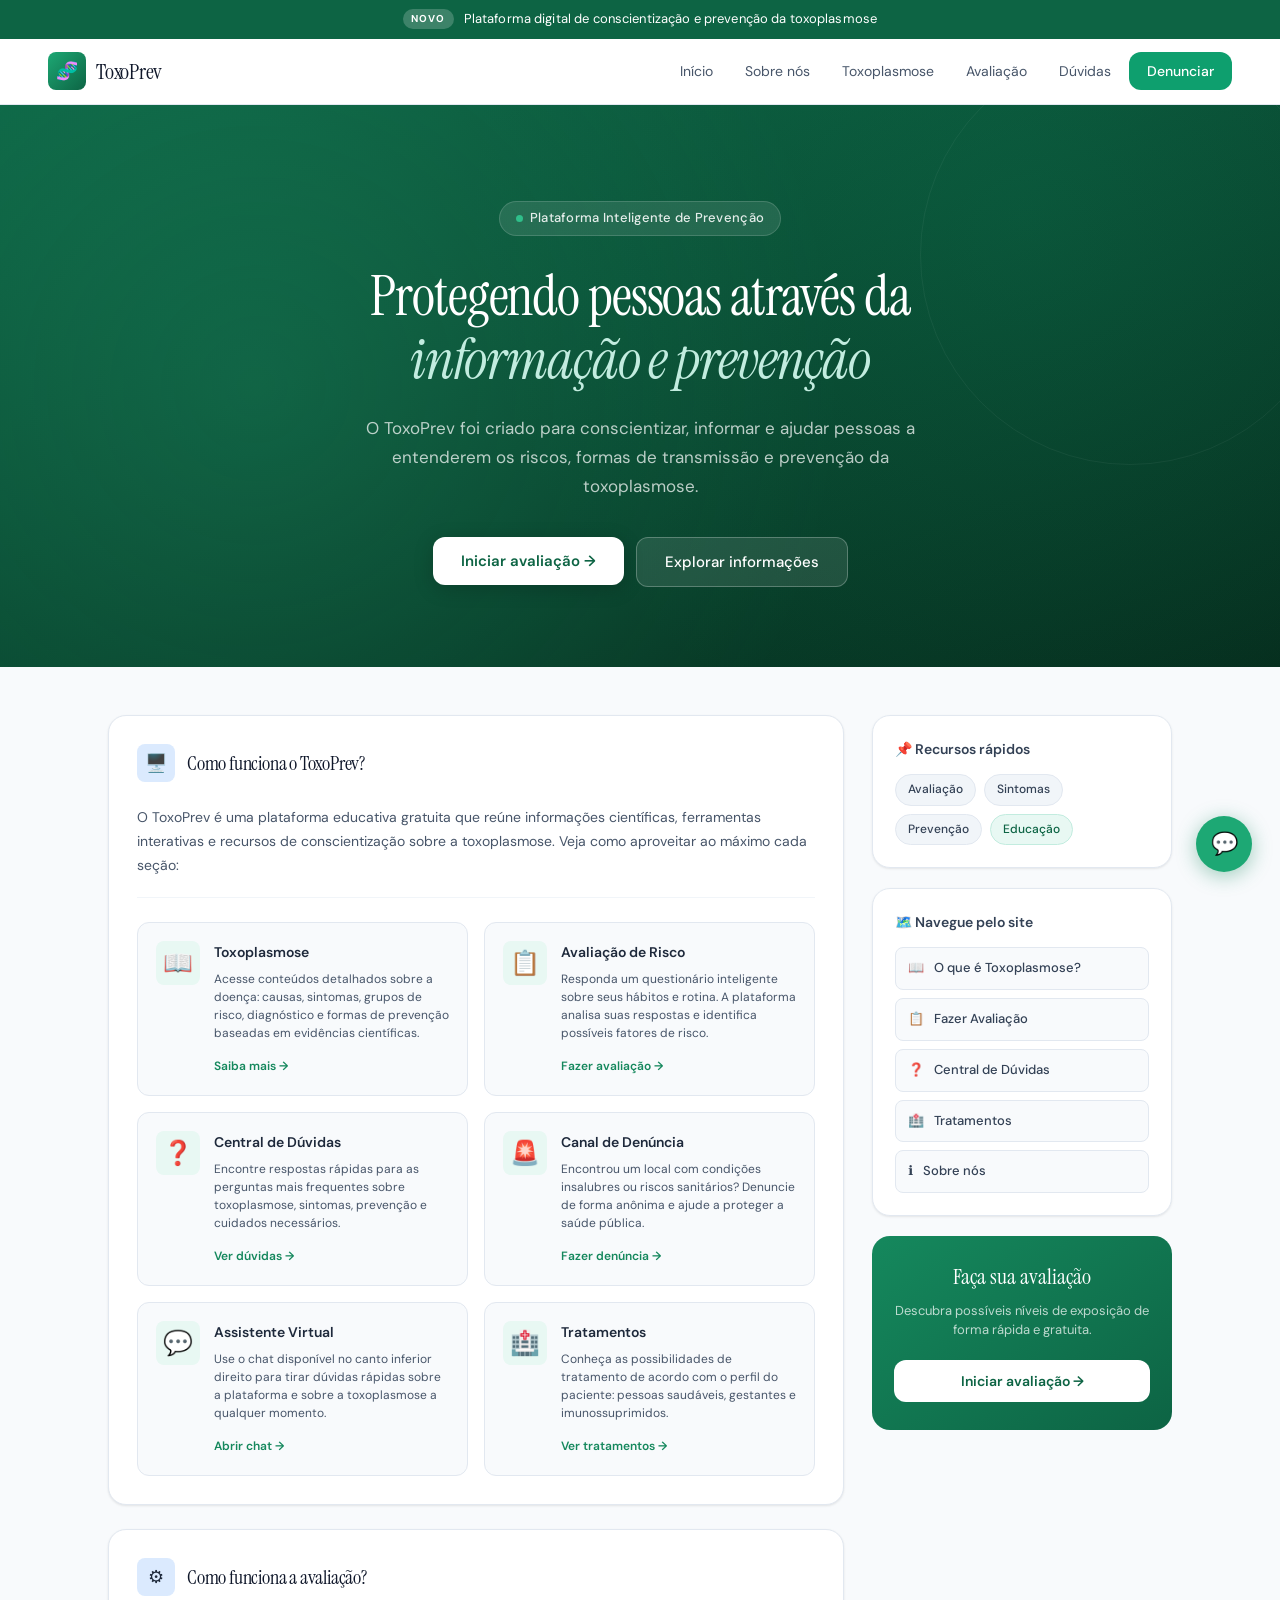
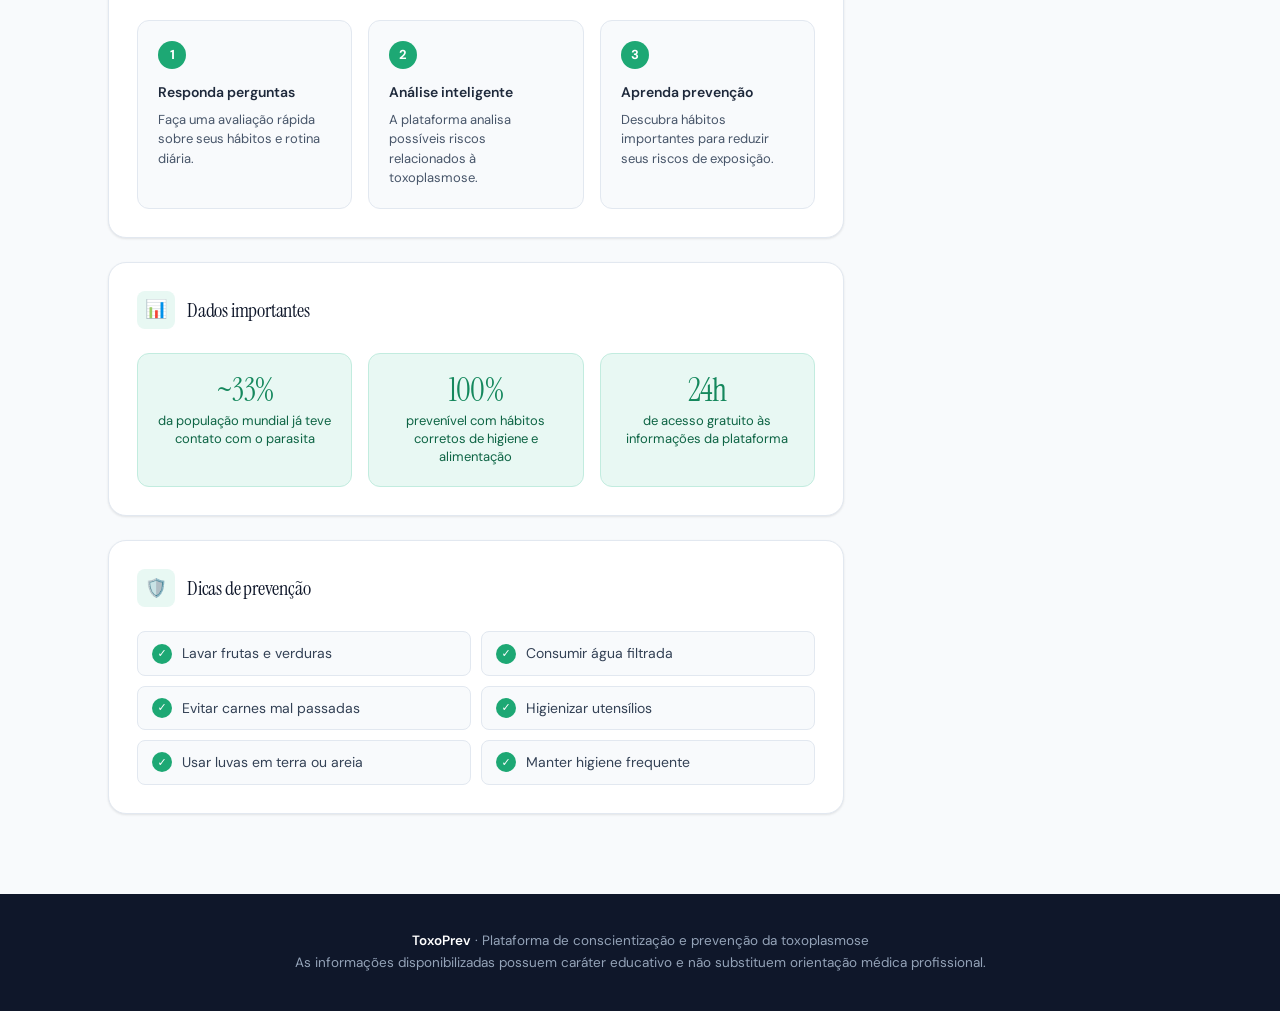
==== index.html @ 3f2ff9aa "Add files via upload" ====
<!DOCTYPE html>
<html lang="pt-BR">
<head>
  <meta charset="UTF-8">
  <meta name="viewport" content="width=device-width, initial-scale=1.0">
  <title>ToxoPrev — Plataforma de Prevenção</title>
  <link rel="icon" type="image/png" href="favicon2 (2).png">
  <link rel="stylesheet" href="inicio.css">
  <link rel="stylesheet" href="https://fonts.googleapis.com/css2?family=Instrument+Serif:ital@0;1&family=DM+Sans:ital,wght@0,300;0,400;0,500;0,700;1,400&display=swap">
</head>
<body>

<!-- TOP BAR -->
<div class="top-bar">
  <span>NOVO</span>
  Plataforma digital de conscientização e prevenção da toxoplasmose
</div>

<!-- HEADER -->
<header>
  <div class="logo">
    <div class="logo-icon">🧬</div>
    <h1>ToxoPrev</h1>
  </div>
  <nav>
    <a href="index.html">Início</a>
    <a href="sobre.html">Sobre nós</a>
    <a href="toxoplasmose.html">Toxoplasmose</a>
    <a href="entrevista.html">Avaliação</a>
    <a href="duvida.html">Dúvidas</a>
    <a href="denuncia.html" class="nav-cta">Denunciar</a>
  </nav>
</header>

<!-- HERO -->
<section class="hero">
  <div class="hero-content">
    <div class="hero-badge">Plataforma Inteligente de Prevenção</div>
    <h2>
      Protegendo pessoas através da<br>
      <em>informação e prevenção</em>
    </h2>
    <p>
      O ToxoPrev foi criado para conscientizar, informar e ajudar pessoas
      a entenderem os riscos, formas de transmissão e prevenção da toxoplasmose.
    </p>
    <div class="hero-buttons">
      <a href="entrevista.html">
        <button class="primary-btn">Iniciar avaliação →</button>
      </a>
      <a href="toxoplasmose.html">
        <button class="secondary-btn">Explorar informações</button>
      </a>
    </div>
  </div>
</section>

<!-- MAIN -->
<main class="container">

  <section class="main-content">

    <!-- COMO FUNCIONA O SITE -->
    <div class="card">
      <div class="card-header">
        <div class="card-icon blue">🖥️</div>
        <h3>Como funciona o ToxoPrev?</h3>
      </div>
      <p class="site-intro">
        O ToxoPrev é uma plataforma educativa gratuita que reúne informações científicas,
        ferramentas interativas e recursos de conscientização sobre a toxoplasmose.
        Veja como aproveitar ao máximo cada seção:
      </p>
      <div class="site-features">

        <div class="feature-item">
          <div class="feature-icon">📖</div>
          <div class="feature-text">
            <h4>Toxoplasmose</h4>
            <p>Acesse conteúdos detalhados sobre a doença: causas, sintomas, grupos de risco, diagnóstico e formas de prevenção baseadas em evidências científicas.</p>
            <a href="toxoplasmose.html" class="feature-link">Saiba mais →</a>
          </div>
        </div>

        <div class="feature-item">
          <div class="feature-icon">📋</div>
          <div class="feature-text">
            <h4>Avaliação de Risco</h4>
            <p>Responda um questionário inteligente sobre seus hábitos e rotina. A plataforma analisa suas respostas e identifica possíveis fatores de risco.</p>
            <a href="entrevista.html" class="feature-link">Fazer avaliação →</a>
          </div>
        </div>

        <div class="feature-item">
          <div class="feature-icon">❓</div>
          <div class="feature-text">
            <h4>Central de Dúvidas</h4>
            <p>Encontre respostas rápidas para as perguntas mais frequentes sobre toxoplasmose, sintomas, prevenção e cuidados necessários.</p>
            <a href="duvida.html" class="feature-link">Ver dúvidas →</a>
          </div>
        </div>

        <div class="feature-item">
          <div class="feature-icon">🚨</div>
          <div class="feature-text">
            <h4>Canal de Denúncia</h4>
            <p>Encontrou um local com condições insalubres ou riscos sanitários? Denuncie de forma anônima e ajude a proteger a saúde pública.</p>
            <a href="denuncia.html" class="feature-link">Fazer denúncia →</a>
          </div>
        </div>

        <div class="feature-item">
          <div class="feature-icon">💬</div>
          <div class="feature-text">
            <h4>Assistente Virtual</h4>
            <p>Use o chat disponível no canto inferior direito para tirar dúvidas rápidas sobre a plataforma e sobre a toxoplasmose a qualquer momento.</p>
            <a href="#" class="feature-link" onclick="document.getElementById('chat-window').classList.add('active'); return false;">Abrir chat →</a>
          </div>
        </div>

        <div class="feature-item">
          <div class="feature-icon">🏥</div>
          <div class="feature-text">
            <h4>Tratamentos</h4>
            <p>Conheça as possibilidades de tratamento de acordo com o perfil do paciente: pessoas saudáveis, gestantes e imunossuprimidos.</p>
            <a href="tratamento.html" class="feature-link">Ver tratamentos →</a>
          </div>
        </div>

      </div>
    </div>

    <!-- COMO FUNCIONA (AVALIAÇÃO) -->
    <div class="card">
      <div class="card-header">
        <div class="card-icon blue">⚙️</div>
        <h3>Como funciona a avaliação?</h3>
      </div>
      <div class="cards-grid">
        <div class="mini-card">
          <div class="number">1</div>
          <h4>Responda perguntas</h4>
          <p>Faça uma avaliação rápida sobre seus hábitos e rotina diária.</p>
        </div>
        <div class="mini-card">
          <div class="number">2</div>
          <h4>Análise inteligente</h4>
          <p>A plataforma analisa possíveis riscos relacionados à toxoplasmose.</p>
        </div>
        <div class="mini-card">
          <div class="number">3</div>
          <h4>Aprenda prevenção</h4>
          <p>Descubra hábitos importantes para reduzir seus riscos de exposição.</p>
        </div>
      </div>
    </div>

    <!-- DADOS IMPORTANTES -->
    <div class="card">
      <div class="card-header">
        <div class="card-icon teal">📊</div>
        <h3>Dados importantes</h3>
      </div>
      <div class="stats-grid">
        <div class="stat-card">
          <h4>~33%</h4>
          <p>da população mundial já teve contato com o parasita</p>
        </div>
        <div class="stat-card">
          <h4>100%</h4>
          <p>prevenível com hábitos corretos de higiene e alimentação</p>
        </div>
        <div class="stat-card">
          <h4>24h</h4>
          <p>de acesso gratuito às informações da plataforma</p>
        </div>
      </div>
    </div>

    <!-- PREVENÇÃO -->
    <div class="card">
      <div class="card-header">
        <div class="card-icon teal">🛡️</div>
        <h3>Dicas de prevenção</h3>
      </div>
      <ul class="prevention-list">
        <li>Lavar frutas e verduras</li>
        <li>Consumir água filtrada</li>
        <li>Evitar carnes mal passadas</li>
        <li>Higienizar utensílios</li>
        <li>Usar luvas em terra ou areia</li>
        <li>Manter higiene frequente</li>
      </ul>
    </div>

  </section>

  <!-- SIDEBAR -->
  <aside class="sidebar">

    <div class="side-card">
      <h4>📌 Recursos rápidos</h4>
      <div class="tags">
        <span class="tag">Avaliação</span>
        <span class="tag">Sintomas</span>
        <span class="tag">Prevenção</span>
        <span class="tag green">Educação</span>
      </div>
    </div>

    <div class="side-card">
      <h4>🗺️ Navegue pelo site</h4>
      <div class="nav-links-side">
        <a href="toxoplasmose.html" class="nav-side-item">
          <span>📖</span> O que é Toxoplasmose?
        </a>
        <a href="entrevista.html" class="nav-side-item">
          <span>📋</span> Fazer Avaliação
        </a>
        <a href="duvida.html" class="nav-side-item">
          <span>❓</span> Central de Dúvidas
        </a>
        <a href="tratamento.html" class="nav-side-item">
          <span>🏥</span> Tratamentos
        </a>
        <a href="sobre.html" class="nav-side-item">
          <span>ℹ️</span> Sobre nós
        </a>
      </div>
    </div>

    <div class="cta-card">
      <h3>Faça sua avaliação</h3>
      <p>Descubra possíveis níveis de exposição de forma rápida e gratuita.</p>
      <a href="entrevista.html">
        <button>Iniciar avaliação →</button>
      </a>
    </div>

  </aside>

</main>

<!-- CHAT WIDGET -->
<div id="chat-wrapper">
  <div id="chat-window">
    <div class="chat-header">
      <span>💬 Iasmim Martins ToxoPrev</span>
      <button id="close-chat" aria-label="Fechar chat">✕</button>
    </div>
    <div id="chat-messages">
      <div class="message bot">
        Olá! Sou o assistente do ToxoPrev. Como posso ajudar você hoje?
      </div>
    </div>
    <div class="chat-input">
      <input type="text" id="chat-input-field" placeholder="Digite sua dúvida..." aria-label="Mensagem">
      <button id="send-btn">Enviar</button>
    </div>
  </div>
  <button id="chat-toggle" aria-label="Abrir chat">💬</button>
</div>

<!-- FOOTER -->
<footer>
  <p><strong>ToxoPrev</strong> · Plataforma de conscientização e prevenção da toxoplasmose</p>
  <p>As informações disponibilizadas possuem caráter educativo e não substituem orientação médica profissional.</p>
</footer>

<script>
  const chatToggle = document.getElementById('chat-toggle');
  const chatWindow = document.getElementById('chat-window');
  const closeChat  = document.getElementById('close-chat');
  const sendBtn    = document.getElementById('send-btn');
  const inputField = document.getElementById('chat-input-field');
  const messages   = document.getElementById('chat-messages');

  chatToggle.onclick = () => chatWindow.classList.toggle('active');
  closeChat.onclick  = () => chatWindow.classList.remove('active');

  function sendMessage() {
    const text = inputField.value.trim();
    if (!text) return;

    const userMsg = document.createElement('div');
    userMsg.className = 'message user';
    userMsg.textContent = text;
    messages.appendChild(userMsg);
    inputField.value = '';
    messages.scrollTop = messages.scrollHeight;

    setTimeout(() => {
      const botMsg = document.createElement('div');
      botMsg.className = 'message bot';
      botMsg.textContent = 'Obrigado pela sua pergunta! Para dúvidas detalhadas, acesse a seção "Dúvidas" ou inicie sua avaliação.';
      messages.appendChild(botMsg);
      messages.scrollTop = messages.scrollHeight;
    }, 900);
  }

  sendBtn.onclick = sendMessage;
  inputField.addEventListener('keydown', e => { if (e.key === 'Enter') sendMessage(); });
</script>

</body>
</html>
---- inicio.css ----
/* ===== RESET & BASE ===== */
*, *::before, *::after {
  box-sizing: border-box;
  margin: 0;
  padding: 0;
}

:root {
  --teal-50: #e8f8f3;
  --teal-100: #c2ecdf;
  --teal-400: #2fbf8a;
  --teal-500: #1da874;
  --teal-600: #15885d;
  --teal-700: #0d6444;
  --teal-900: #062e1e;

  --slate-50: #f8fafc;
  --slate-100: #f1f5f9;
  --slate-200: #e2e8f0;
  --slate-400: #94a3b8;
  --slate-600: #475569;
  --slate-700: #334155;
  --slate-800: #1e293b;
  --slate-900: #0f172a;

  --accent: #0e9f6e;
  --accent-light: #d1fae5;
  --accent-dark: #065f46;

  --font-display: 'Instrument Serif', Georgia, serif;
  --font-body: 'DM Sans', system-ui, sans-serif;

  --radius-sm: 8px;
  --radius-md: 12px;
  --radius-lg: 18px;
  --radius-xl: 24px;

  --shadow-sm: 0 1px 3px rgba(0,0,0,0.06), 0 1px 2px rgba(0,0,0,0.04);
  --shadow-md: 0 4px 16px rgba(0,0,0,0.07), 0 2px 6px rgba(0,0,0,0.04);
  --shadow-lg: 0 12px 40px rgba(0,0,0,0.10), 0 4px 12px rgba(0,0,0,0.05);
}

html { scroll-behavior: smooth; }

body {
  font-family: var(--font-body);
  background: var(--slate-50);
  color: var(--slate-800);
  font-size: 16px;
  line-height: 1.6;
  -webkit-font-smoothing: antialiased;
}

a { text-decoration: none; color: inherit; }

/* ===== TOP BAR ===== */
.top-bar {
  background: var(--teal-700);
  color: #fff;
  text-align: center;
  padding: 9px 20px;
  font-size: 13px;
  letter-spacing: 0.01em;
  font-weight: 400;
  display: flex;
  align-items: center;
  justify-content: center;
  gap: 10px;
}

.top-bar span {
  background: rgba(255,255,255,0.2);
  color: #fff;
  font-size: 10px;
  font-weight: 700;
  letter-spacing: 0.12em;
  padding: 2px 8px;
  border-radius: 20px;
  text-transform: uppercase;
}

/* ===== HEADER ===== */
header {
  position: sticky;
  top: 0;
  z-index: 100;
  background: rgba(255,255,255,0.92);
  backdrop-filter: blur(14px);
  -webkit-backdrop-filter: blur(14px);
  border-bottom: 1px solid var(--slate-200);
  padding: 0 48px;
  display: flex;
  align-items: center;
  justify-content: space-between;
  height: 66px;
}

.logo {
  display: flex;
  align-items: center;
  gap: 10px;
}

.logo-icon {
  width: 38px;
  height: 38px;
  background: linear-gradient(135deg, var(--teal-500), var(--teal-700));
  border-radius: var(--radius-sm);
  display: flex;
  align-items: center;
  justify-content: center;
  font-size: 18px;
}

.logo h1 {
  font-family: var(--font-display);
  font-size: 22px;
  font-weight: 400;
  color: var(--slate-900);
  letter-spacing: -0.01em;
}

nav {
  display: flex;
  align-items: center;
  gap: 4px;
}

nav a {
  font-size: 14px;
  font-weight: 400;
  color: var(--slate-600);
  padding: 7px 14px;
  border-radius: var(--radius-sm);
  transition: background 0.18s, color 0.18s;
}

nav a:hover {
  background: var(--slate-100);
  color: var(--slate-900);
}

nav a.nav-cta {
  background: var(--accent);
  color: #fff;
  font-weight: 500;
  padding: 8px 18px;
  border-radius: var(--radius-md);
  transition: background 0.18s, transform 0.12s;
}

nav a.nav-cta:hover {
  background: var(--teal-600);
  transform: translateY(-1px);
}

/* ===== HERO ===== */
.hero {
  background: linear-gradient(160deg, var(--teal-700) 0%, var(--teal-900) 100%);
  padding: 96px 48px 80px;
  position: relative;
  overflow: hidden;
}

.hero::before {
  content: '';
  position: absolute;
  inset: 0;
  background-image:
    radial-gradient(circle at 20% 50%, rgba(47,191,138,0.18) 0%, transparent 55%),
    radial-gradient(circle at 80% 20%, rgba(14,159,110,0.14) 0%, transparent 50%);
}

.hero::after {
  content: '';
  position: absolute;
  top: -60px; right: -60px;
  width: 420px; height: 420px;
  border-radius: 50%;
  border: 1px solid rgba(255,255,255,0.05);
}

.hero-content {
  position: relative;
  max-width: 760px;
  margin: 0 auto;
  text-align: center;
}

.hero-badge {
  display: inline-flex;
  align-items: center;
  gap: 7px;
  background: rgba(255,255,255,0.1);
  border: 1px solid rgba(255,255,255,0.15);
  color: rgba(255,255,255,0.88);
  font-size: 13px;
  font-weight: 500;
  padding: 6px 16px;
  border-radius: 20px;
  margin-bottom: 28px;
  letter-spacing: 0.02em;
}

.hero-badge::before {
  content: '';
  display: inline-block;
  width: 7px; height: 7px;
  background: var(--teal-400);
  border-radius: 50%;
  animation: pulse-dot 2s ease-in-out infinite;
}

@keyframes pulse-dot {
  0%, 100% { opacity: 1; transform: scale(1); }
  50% { opacity: 0.5; transform: scale(0.75); }
}

.hero h2 {
  font-family: var(--font-display);
  font-size: clamp(36px, 5vw, 56px);
  font-weight: 400;
  color: #fff;
  line-height: 1.15;
  letter-spacing: -0.02em;
  margin-bottom: 22px;
}

.hero h2 em {
  font-style: italic;
  color: var(--teal-100);
}

.hero p {
  font-size: 17px;
  color: rgba(255,255,255,0.72);
  max-width: 560px;
  margin: 0 auto 36px;
  line-height: 1.7;
}

.hero-buttons {
  display: flex;
  gap: 12px;
  justify-content: center;
  flex-wrap: wrap;
}

.primary-btn {
  background: #fff;
  color: var(--teal-700);
  border: none;
  padding: 14px 28px;
  border-radius: var(--radius-md);
  font-family: var(--font-body);
  font-size: 15px;
  font-weight: 600;
  cursor: pointer;
  transition: transform 0.15s, box-shadow 0.15s;
  box-shadow: 0 4px 20px rgba(0,0,0,0.18);
}

.primary-btn:hover {
  transform: translateY(-2px);
  box-shadow: 0 8px 28px rgba(0,0,0,0.22);
}

.secondary-btn {
  background: rgba(255,255,255,0.1);
  color: #fff;
  border: 1px solid rgba(255,255,255,0.25);
  padding: 14px 28px;
  border-radius: var(--radius-md);
  font-family: var(--font-body);
  font-size: 15px;
  font-weight: 500;
  cursor: pointer;
  transition: background 0.15s, transform 0.15s;
}

.secondary-btn:hover {
  background: rgba(255,255,255,0.18);
  transform: translateY(-2px);
}

/* ===== SEARCH ===== */
.search-wrapper {
  background: var(--teal-900);
  padding: 0 48px 36px;
  display: flex;
  justify-content: center;
}

.search-bar {
  display: flex;
  align-items: center;
  gap: 12px;
  background: rgba(255,255,255,0.06);
  border: 1px solid rgba(255,255,255,0.12);
  border-radius: var(--radius-lg);
  padding: 13px 20px;
  max-width: 680px;
  width: 100%;
  transition: border-color 0.2s, background 0.2s;
  cursor: text;
}

.search-bar:hover {
  background: rgba(255,255,255,0.09);
  border-color: rgba(255,255,255,0.2);
}

.search-bar span { font-size: 18px; opacity: 0.6; }

.search-bar input {
  flex: 1;
  background: none;
  border: none;
  outline: none;
  font-family: var(--font-body);
  font-size: 14px;
  color: rgba(255,255,255,0.6);
  cursor: text;
}

.search-domain {
  font-size: 12px;
  color: rgba(255,255,255,0.3);
  font-weight: 500;
  letter-spacing: 0.02em;
  white-space: nowrap;
}

/* ===== MAIN LAYOUT ===== */
.container {
  max-width: 1160px;
  margin: 0 auto;
  padding: 48px 48px 80px;
  display: grid;
  grid-template-columns: 1fr 300px;
  gap: 28px;
  align-items: start;
}

/* ===== CARDS ===== */
.card {
  background: #fff;
  border: 1px solid var(--slate-200);
  border-radius: var(--radius-lg);
  padding: 28px;
  margin-bottom: 24px;
  box-shadow: var(--shadow-sm);
  transition: box-shadow 0.2s;
}

.card:hover { box-shadow: var(--shadow-md); }
.card:last-child { margin-bottom: 0; }

.card-header {
  display: flex;
  align-items: center;
  gap: 12px;
  margin-bottom: 24px;
}

.card-header h3 {
  font-family: var(--font-display);
  font-size: 20px;
  font-weight: 400;
  color: var(--slate-900);
  letter-spacing: -0.01em;
}

.card-icon {
  width: 38px;
  height: 38px;
  border-radius: var(--radius-sm);
  display: flex;
  align-items: center;
  justify-content: center;
  font-size: 18px;
  flex-shrink: 0;
}

.card-icon.blue { background: #dbeafe; }
.card-icon.teal { background: var(--teal-50); }

/* ===== SITE FEATURES (Como funciona o site) ===== */
.site-intro {
  font-size: 14px;
  color: var(--slate-600);
  line-height: 1.7;
  margin-bottom: 24px;
  padding-bottom: 20px;
  border-bottom: 1px solid var(--slate-100);
}

.site-features {
  display: grid;
  grid-template-columns: 1fr 1fr;
  gap: 16px;
}

.feature-item {
  display: flex;
  align-items: flex-start;
  gap: 14px;
  padding: 18px;
  background: var(--slate-50);
  border: 1px solid var(--slate-200);
  border-radius: var(--radius-md);
  position: relative;
  overflow: hidden;
  transition: border-color 0.2s, transform 0.2s, box-shadow 0.2s;
}

.feature-item::before {
  content: '';
  position: absolute;
  top: 0; left: 0; right: 0;
  height: 3px;
  background: linear-gradient(90deg, var(--teal-400), var(--teal-600));
  opacity: 0;
  transition: opacity 0.2s;
}

.feature-item:hover {
  border-color: var(--teal-400);
  transform: translateY(-2px);
  box-shadow: var(--shadow-md);
}

.feature-item:hover::before { opacity: 1; }

.feature-icon {
  font-size: 24px;
  flex-shrink: 0;
  width: 44px;
  height: 44px;
  background: var(--teal-50);
  border-radius: var(--radius-sm);
  display: flex;
  align-items: center;
  justify-content: center;
}

.feature-text h4 {
  font-size: 14px;
  font-weight: 600;
  color: var(--slate-800);
  margin-bottom: 6px;
}

.feature-text p {
  font-size: 12px;
  color: var(--slate-600);
  line-height: 1.5;
  margin-bottom: 10px;
}

.feature-link {
  font-size: 12px;
  font-weight: 600;
  color: var(--teal-600);
  transition: color 0.15s;
}

.feature-link:hover { color: var(--teal-500); }

/* ===== MINI CARDS ===== */
.cards-grid {
  display: grid;
  grid-template-columns: repeat(3, 1fr);
  gap: 16px;
}

.mini-card {
  background: var(--slate-50);
  border: 1px solid var(--slate-200);
  border-radius: var(--radius-md);
  padding: 20px;
  position: relative;
  overflow: hidden;
  transition: border-color 0.2s, transform 0.2s;
}

.mini-card::before {
  content: '';
  position: absolute;
  top: 0; left: 0; right: 0;
  height: 3px;
  background: linear-gradient(90deg, var(--teal-400), var(--teal-600));
  opacity: 0;
  transition: opacity 0.2s;
}

.mini-card:hover {
  border-color: var(--teal-400);
  transform: translateY(-2px);
}

.mini-card:hover::before { opacity: 1; }

.number {
  width: 28px;
  height: 28px;
  background: var(--teal-500);
  color: #fff;
  border-radius: 50%;
  display: flex;
  align-items: center;
  justify-content: center;
  font-size: 13px;
  font-weight: 700;
  margin-bottom: 12px;
}

.mini-card h4 {
  font-size: 14px;
  font-weight: 600;
  color: var(--slate-800);
  margin-bottom: 6px;
}

.mini-card p {
  font-size: 13px;
  color: var(--slate-600);
  line-height: 1.5;
}

/* ===== STATS ===== */
.stats-grid {
  display: grid;
  grid-template-columns: repeat(3, 1fr);
  gap: 16px;
}

.stat-card {
  background: var(--teal-50);
  border: 1px solid var(--teal-100);
  border-radius: var(--radius-md);
  padding: 20px 16px;
  text-align: center;
}

.stat-card h4 {
  font-family: var(--font-display);
  font-size: 32px;
  font-weight: 400;
  color: var(--teal-600);
  letter-spacing: -0.02em;
  margin-bottom: 6px;
  line-height: 1;
}

.stat-card p {
  font-size: 13px;
  color: var(--teal-700);
  line-height: 1.4;
}

/* ===== PREVENTION LIST ===== */
.prevention-list {
  list-style: none;
  display: grid;
  grid-template-columns: 1fr 1fr;
  gap: 10px;
}

.prevention-list li {
  display: flex;
  align-items: center;
  gap: 10px;
  font-size: 14px;
  color: var(--slate-700);
  padding: 10px 14px;
  background: var(--slate-50);
  border-radius: var(--radius-sm);
  border: 1px solid var(--slate-200);
  transition: background 0.15s, border-color 0.15s;
}

.prevention-list li:hover {
  background: var(--teal-50);
  border-color: var(--teal-100);
}

.prevention-list li::before {
  content: '✓';
  display: inline-flex;
  width: 20px;
  height: 20px;
  background: var(--teal-500);
  color: #fff;
  border-radius: 50%;
  align-items: center;
  justify-content: center;
  font-size: 11px;
  font-weight: 700;
  flex-shrink: 0;
}

/* ===== SIDEBAR ===== */
.sidebar {
  position: sticky;
  top: 90px;
  display: flex;
  flex-direction: column;
  gap: 20px;
}

.side-card {
  background: #fff;
  border: 1px solid var(--slate-200);
  border-radius: var(--radius-lg);
  padding: 22px;
  box-shadow: var(--shadow-sm);
}

.side-card h4 {
  font-size: 14px;
  font-weight: 600;
  color: var(--slate-700);
  margin-bottom: 14px;
}

.tags {
  display: flex;
  flex-wrap: wrap;
  gap: 8px;
}

.tag {
  font-size: 12px;
  font-weight: 500;
  padding: 5px 12px;
  border-radius: 20px;
  background: var(--slate-100);
  color: var(--slate-700);
  border: 1px solid var(--slate-200);
  cursor: pointer;
  transition: background 0.15s, color 0.15s;
}

.tag:hover {
  background: var(--teal-50);
  color: var(--teal-700);
  border-color: var(--teal-400);
}

.tag.green {
  background: var(--teal-50);
  color: var(--teal-700);
  border-color: var(--teal-100);
}

/* ===== SIDEBAR NAV LINKS ===== */
.nav-links-side {
  display: flex;
  flex-direction: column;
  gap: 8px;
}

.nav-side-item {
  display: flex;
  align-items: center;
  gap: 10px;
  padding: 10px 12px;
  border-radius: var(--radius-sm);
  font-size: 13px;
  font-weight: 500;
  color: var(--slate-700);
  background: var(--slate-50);
  border: 1px solid var(--slate-200);
  transition: background 0.15s, border-color 0.15s, color 0.15s;
}

.nav-side-item:hover {
  background: var(--teal-50);
  border-color: var(--teal-100);
  color: var(--teal-700);
}

/* ===== CTA CARD ===== */
.cta-card {
  background: linear-gradient(145deg, var(--teal-600), var(--teal-700));
  border-radius: var(--radius-lg);
  padding: 28px 22px;
  color: #fff;
  text-align: center;
}

.cta-card h3 {
  font-family: var(--font-display);
  font-size: 22px;
  font-weight: 400;
  margin-bottom: 10px;
  line-height: 1.2;
}

.cta-card p {
  font-size: 13px;
  color: rgba(255,255,255,0.72);
  margin-bottom: 20px;
  line-height: 1.5;
}

.cta-card button {
  width: 100%;
  background: #fff;
  color: var(--teal-700);
  border: none;
  padding: 12px;
  border-radius: var(--radius-md);
  font-family: var(--font-body);
  font-size: 14px;
  font-weight: 600;
  cursor: pointer;
  transition: transform 0.15s, box-shadow 0.15s;
}

.cta-card button:hover {
  transform: translateY(-2px);
  box-shadow: 0 6px 20px rgba(0,0,0,0.2);
}

/* ===== CHAT ===== */
#chat-wrapper {
  position: fixed;
  bottom: 28px;
  right: 28px;
  z-index: 999;
  display: flex;
  flex-direction: column;
  align-items: flex-end;
  gap: 12px;
}

#chat-toggle {
  width: 56px;
  height: 56px;
  border-radius: 50%;
  background: var(--teal-500);
  color: #fff;
  border: none;
  font-size: 22px;
  cursor: pointer;
  box-shadow: 0 4px 20px rgba(21,136,93,0.4);
  transition: transform 0.2s, box-shadow 0.2s;
  display: flex;
  align-items: center;
  justify-content: center;
}

#chat-toggle:hover {
  transform: scale(1.07);
  box-shadow: 0 8px 28px rgba(21,136,93,0.5);
}

#chat-window {
  width: 340px;
  background: #fff;
  border-radius: var(--radius-xl);
  border: 1px solid var(--slate-200);
  box-shadow: var(--shadow-lg);
  overflow: hidden;
  display: none;
  flex-direction: column;
  max-height: 480px;
  animation: chat-in 0.22s cubic-bezier(0.4,0,0.2,1);
}

#chat-window.active { display: flex; }

@keyframes chat-in {
  from { opacity: 0; transform: translateY(12px) scale(0.97); }
  to   { opacity: 1; transform: translateY(0) scale(1); }
}

.chat-header {
  display: flex;
  align-items: center;
  justify-content: space-between;
  padding: 16px 18px;
  background: var(--teal-600);
  color: #fff;
}

.chat-header span {
  font-size: 14px;
  font-weight: 600;
}

#close-chat {
  background: rgba(255,255,255,0.15);
  border: none;
  color: #fff;
  width: 26px;
  height: 26px;
  border-radius: 50%;
  font-size: 13px;
  cursor: pointer;
  display: flex;
  align-items: center;
  justify-content: center;
  transition: background 0.15s;
}

#close-chat:hover { background: rgba(255,255,255,0.25); }

#chat-messages {
  flex: 1;
  overflow-y: auto;
  padding: 16px;
  display: flex;
  flex-direction: column;
  gap: 10px;
  scroll-behavior: smooth;
}

.message {
  max-width: 85%;
  padding: 10px 14px;
  border-radius: 14px;
  font-size: 13.5px;
  line-height: 1.5;
}

.message.bot {
  background: var(--slate-100);
  color: var(--slate-800);
  border-radius: 14px 14px 14px 4px;
  align-self: flex-start;
}

.message.user {
  background: var(--teal-500);
  color: #fff;
  border-radius: 14px 14px 4px 14px;
  align-self: flex-end;
}

.chat-input {
  display: flex;
  gap: 8px;
  padding: 12px 14px;
  border-top: 1px solid var(--slate-100);
}

.chat-input input {
  flex: 1;
  padding: 9px 14px;
  border: 1px solid var(--slate-200);
  border-radius: var(--radius-md);
  font-family: var(--font-body);
  font-size: 13px;
  color: var(--slate-800);
  outline: none;
  transition: border-color 0.15s;
}

.chat-input input:focus { border-color: var(--teal-400); }

.chat-input button {
  padding: 9px 16px;
  background: var(--teal-500);
  color: #fff;
  border: none;
  border-radius: var(--radius-md);
  font-family: var(--font-body);
  font-size: 13px;
  font-weight: 500;
  cursor: pointer;
  transition: background 0.15s;
}

.chat-input button:hover { background: var(--teal-600); }

/* ===== FOOTER ===== */
footer {
  background: var(--slate-900);
  color: var(--slate-400);
  text-align: center;
  padding: 36px 48px;
  font-size: 13.5px;
  line-height: 1.7;
}

footer strong { color: #fff; font-weight: 600; }

/* ===== RESPONSIVE ===== */
@media (max-width: 900px) {
  header { padding: 0 20px; }
  nav { display: none; }

  .hero { padding: 64px 24px 60px; }
  .search-wrapper { padding: 0 24px 28px; }

  .container {
    grid-template-columns: 1fr;
    padding: 32px 20px 60px;
  }

  .sidebar { position: static; }

  .cards-grid,
  .stats-grid,
  .site-features { grid-template-columns: 1fr; }

  .prevention-list { grid-template-columns: 1fr; }
}
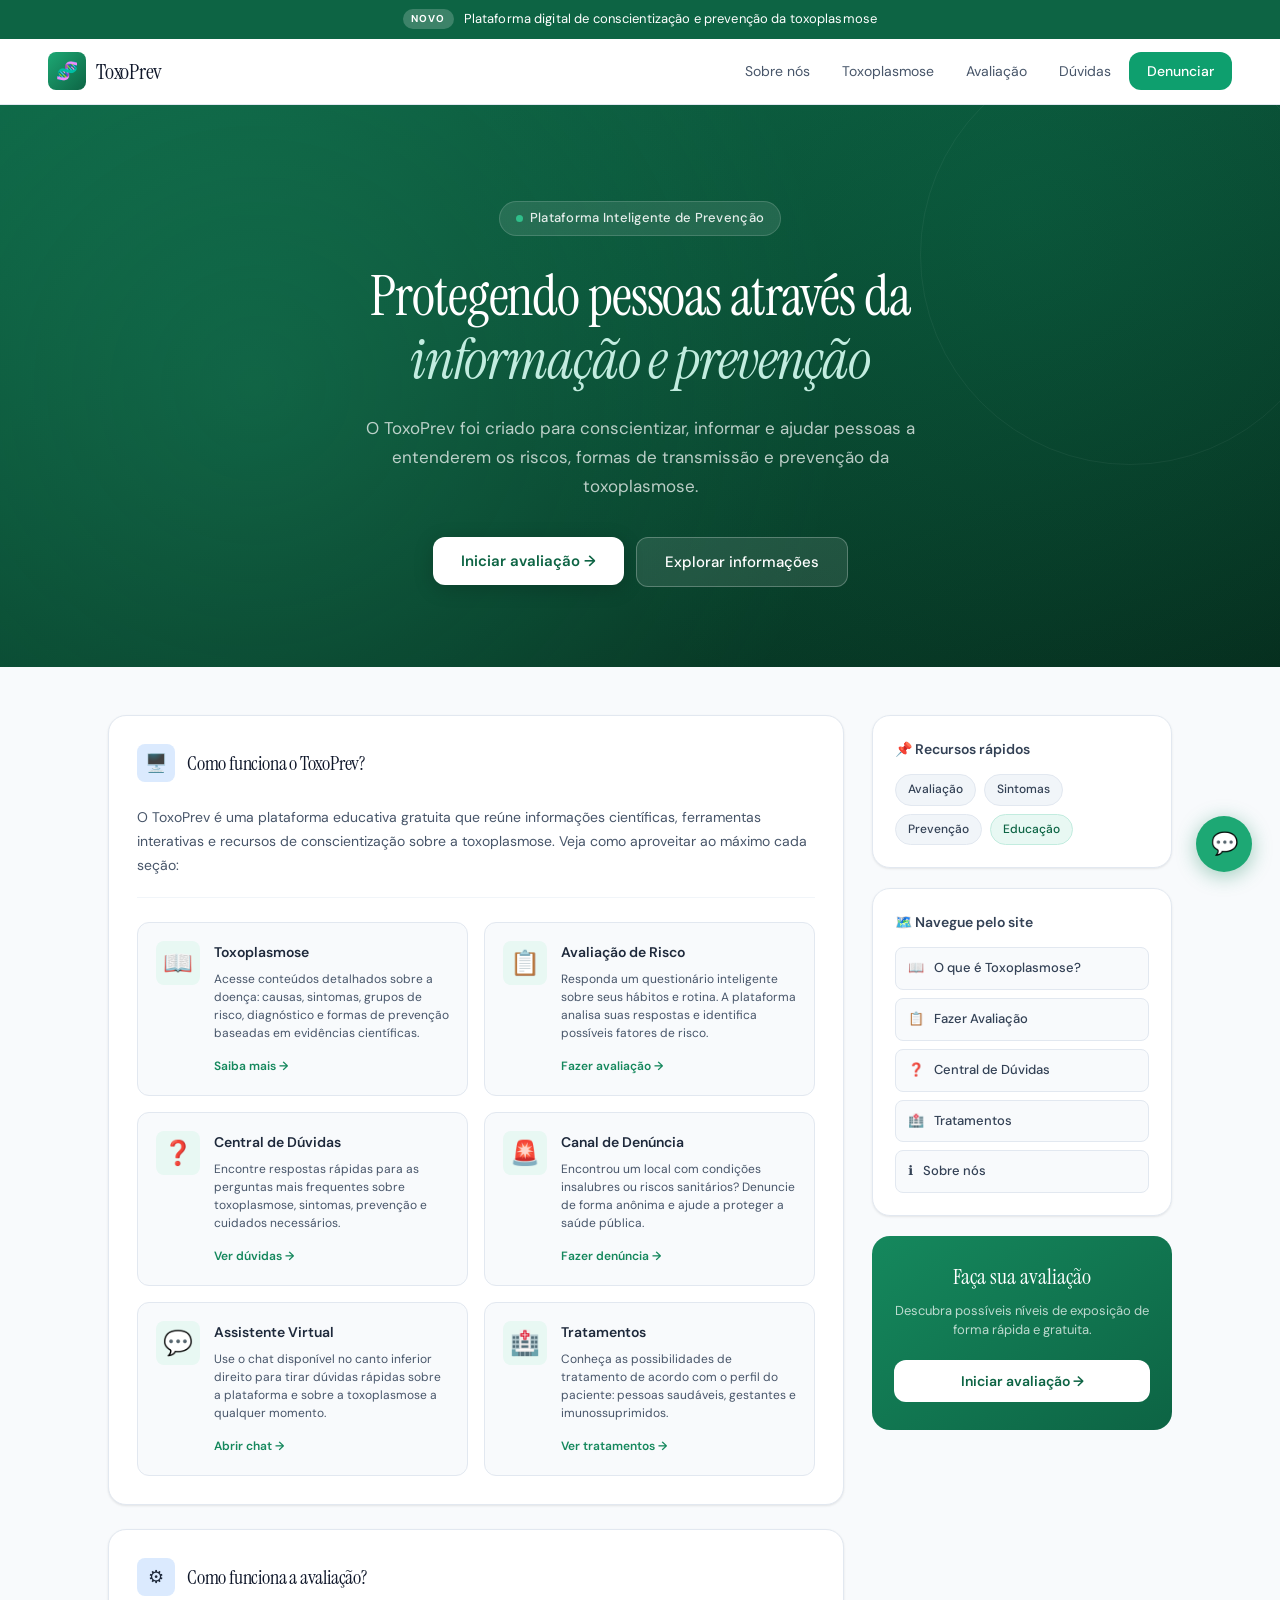
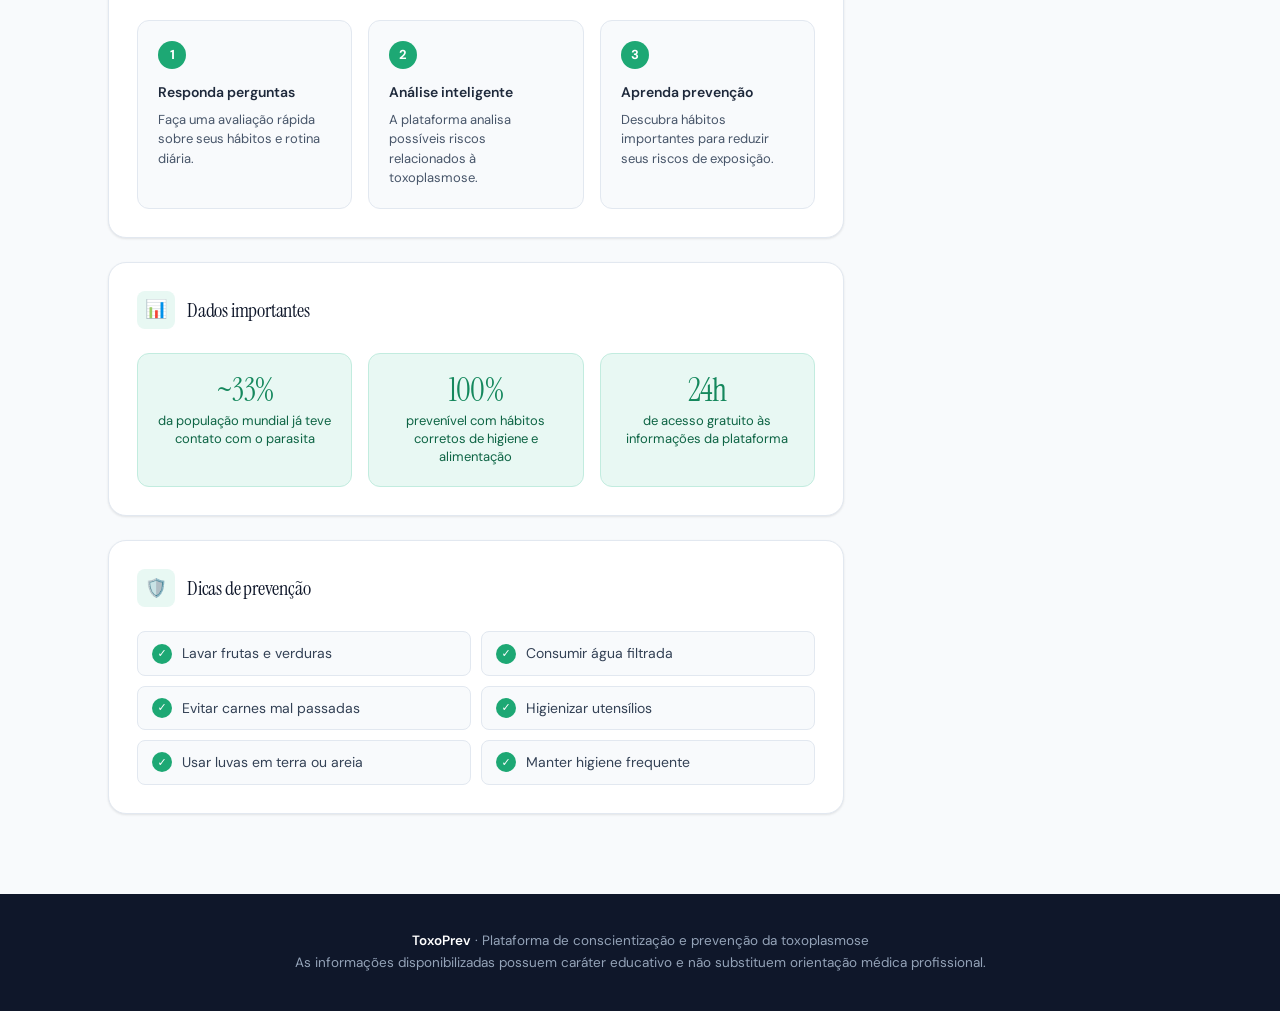
==== commit fcb7471c: "atualização" ====
--- a/index.html
+++ b/index.html
@@ -23,7 +23,6 @@
     <h1>ToxoPrev</h1>
   </div>
   <nav>
-    <a href="index.html">Início</a>
     <a href="sobre.html">Sobre nós</a>
     <a href="toxoplasmose.html">Toxoplasmose</a>
     <a href="entrevista.html">Avaliação</a>
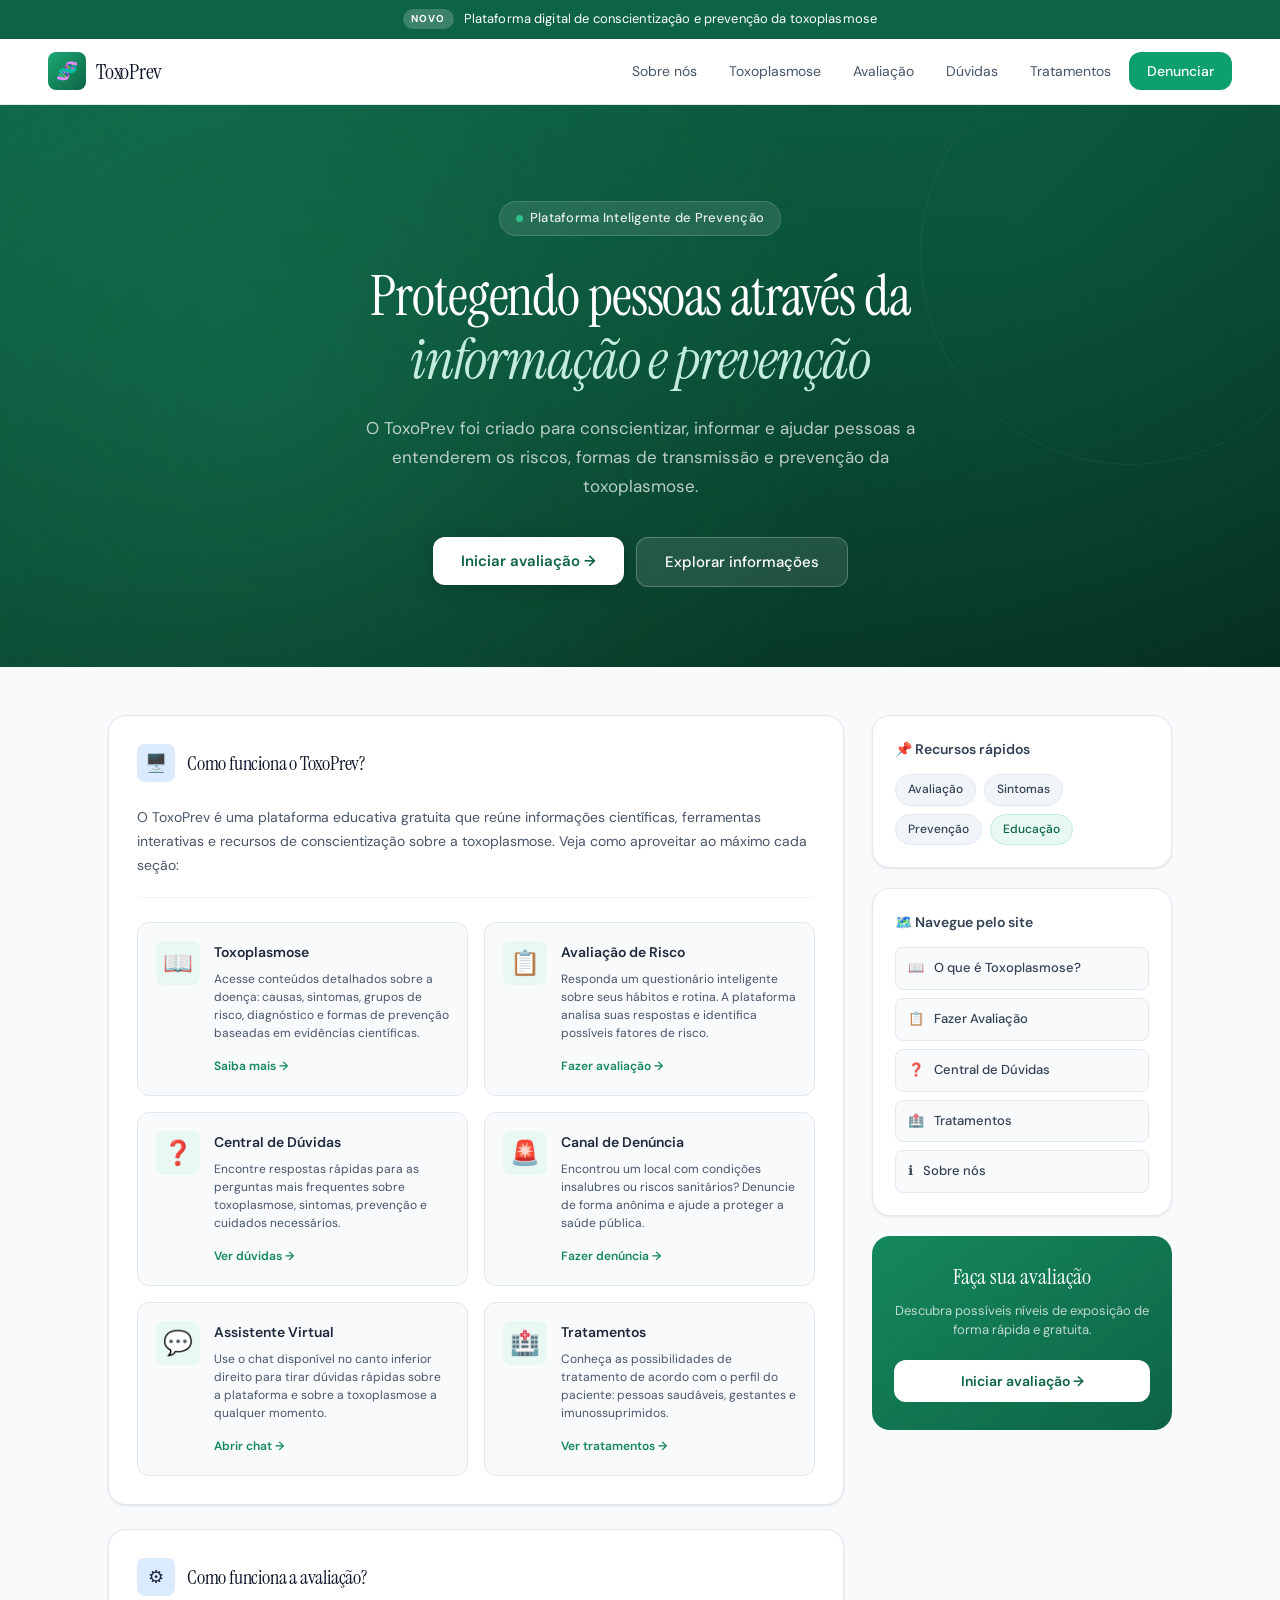
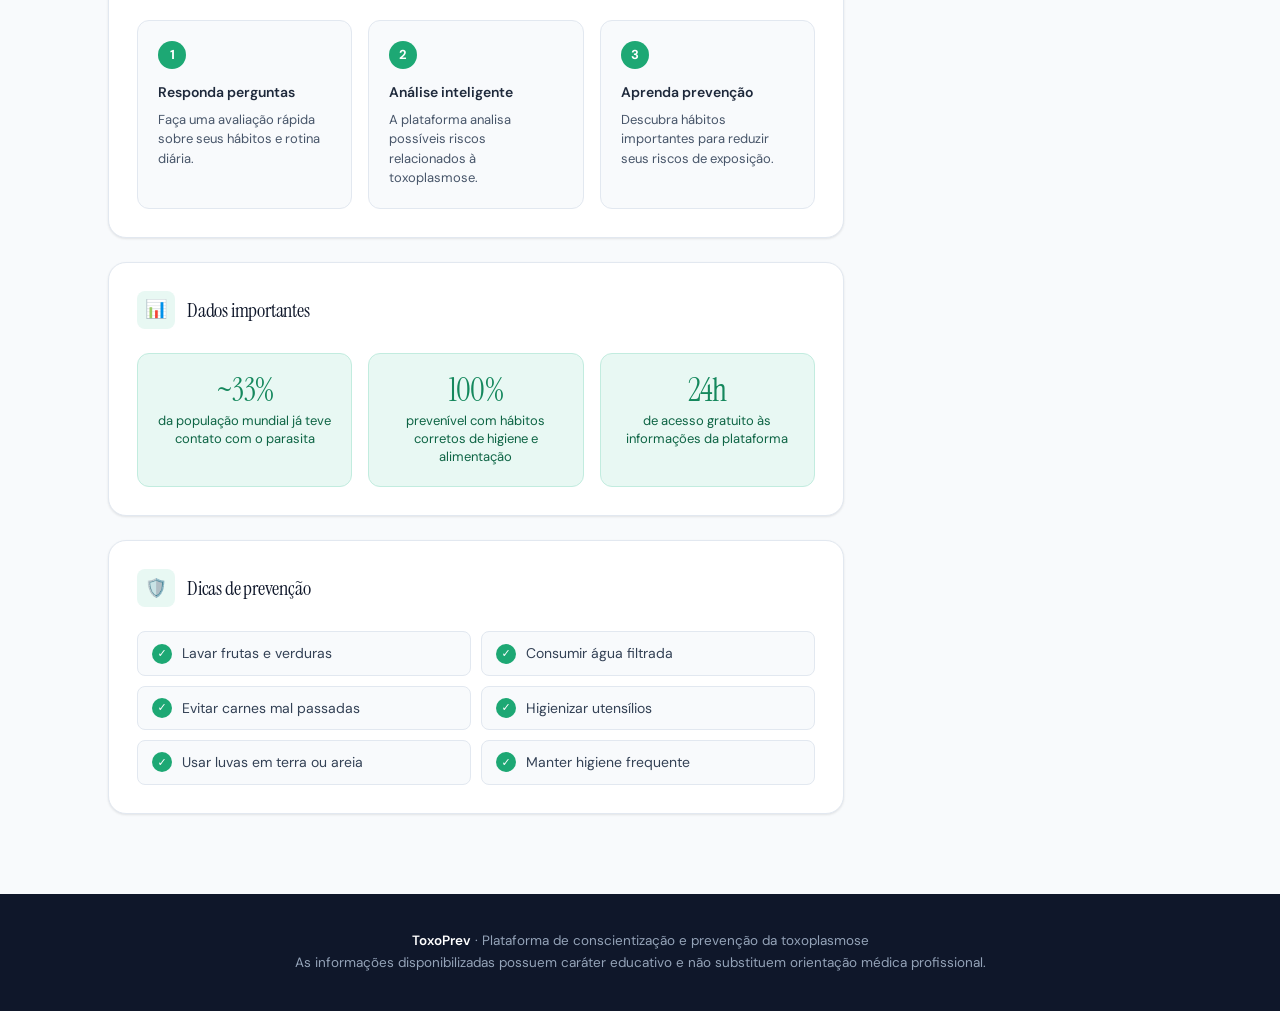
==== commit e02d63a8: "atualização" ====
--- a/index.html
+++ b/index.html
@@ -4,7 +4,7 @@
   <meta charset="UTF-8">
   <meta name="viewport" content="width=device-width, initial-scale=1.0">
   <title>ToxoPrev — Plataforma de Prevenção</title>
-  <link rel="icon" type="image/png" href="favicon2 (2).png">
+  <link rel="icon" type="image/png" href="favicon2.png">
   <link rel="stylesheet" href="inicio.css">
   <link rel="stylesheet" href="https://fonts.googleapis.com/css2?family=Instrument+Serif:ital@0;1&family=DM+Sans:ital,wght@0,300;0,400;0,500;0,700;1,400&display=swap">
 </head>
@@ -27,6 +27,7 @@
     <a href="toxoplasmose.html">Toxoplasmose</a>
     <a href="entrevista.html">Avaliação</a>
     <a href="duvida.html">Dúvidas</a>
+    <a href="tratamento.html">Tratamentos</a>
     <a href="denuncia.html" class="nav-cta">Denunciar</a>
   </nav>
 </header>
@@ -240,66 +241,10 @@
 
 </main>
 
-<!-- CHAT WIDGET -->
-<div id="chat-wrapper">
-  <div id="chat-window">
-    <div class="chat-header">
-      <span>💬 Iasmim Martins ToxoPrev</span>
-      <button id="close-chat" aria-label="Fechar chat">✕</button>
-    </div>
-    <div id="chat-messages">
-      <div class="message bot">
-        Olá! Sou o assistente do ToxoPrev. Como posso ajudar você hoje?
-      </div>
-    </div>
-    <div class="chat-input">
-      <input type="text" id="chat-input-field" placeholder="Digite sua dúvida..." aria-label="Mensagem">
-      <button id="send-btn">Enviar</button>
-    </div>
-  </div>
-  <button id="chat-toggle" aria-label="Abrir chat">💬</button>
-</div>
-
 <!-- FOOTER -->
 <footer>
   <p><strong>ToxoPrev</strong> · Plataforma de conscientização e prevenção da toxoplasmose</p>
   <p>As informações disponibilizadas possuem caráter educativo e não substituem orientação médica profissional.</p>
 </footer>
-
-<script>
-  const chatToggle = document.getElementById('chat-toggle');
-  const chatWindow = document.getElementById('chat-window');
-  const closeChat  = document.getElementById('close-chat');
-  const sendBtn    = document.getElementById('send-btn');
-  const inputField = document.getElementById('chat-input-field');
-  const messages   = document.getElementById('chat-messages');
-
-  chatToggle.onclick = () => chatWindow.classList.toggle('active');
-  closeChat.onclick  = () => chatWindow.classList.remove('active');
-
-  function sendMessage() {
-    const text = inputField.value.trim();
-    if (!text) return;
-
-    const userMsg = document.createElement('div');
-    userMsg.className = 'message user';
-    userMsg.textContent = text;
-    messages.appendChild(userMsg);
-    inputField.value = '';
-    messages.scrollTop = messages.scrollHeight;
-
-    setTimeout(() => {
-      const botMsg = document.createElement('div');
-      botMsg.className = 'message bot';
-      botMsg.textContent = 'Obrigado pela sua pergunta! Para dúvidas detalhadas, acesse a seção "Dúvidas" ou inicie sua avaliação.';
-      messages.appendChild(botMsg);
-      messages.scrollTop = messages.scrollHeight;
-    }, 900);
-  }
-
-  sendBtn.onclick = sendMessage;
-  inputField.addEventListener('keydown', e => { if (e.key === 'Enter') sendMessage(); });
-</script>
-
 </body>
 </html>
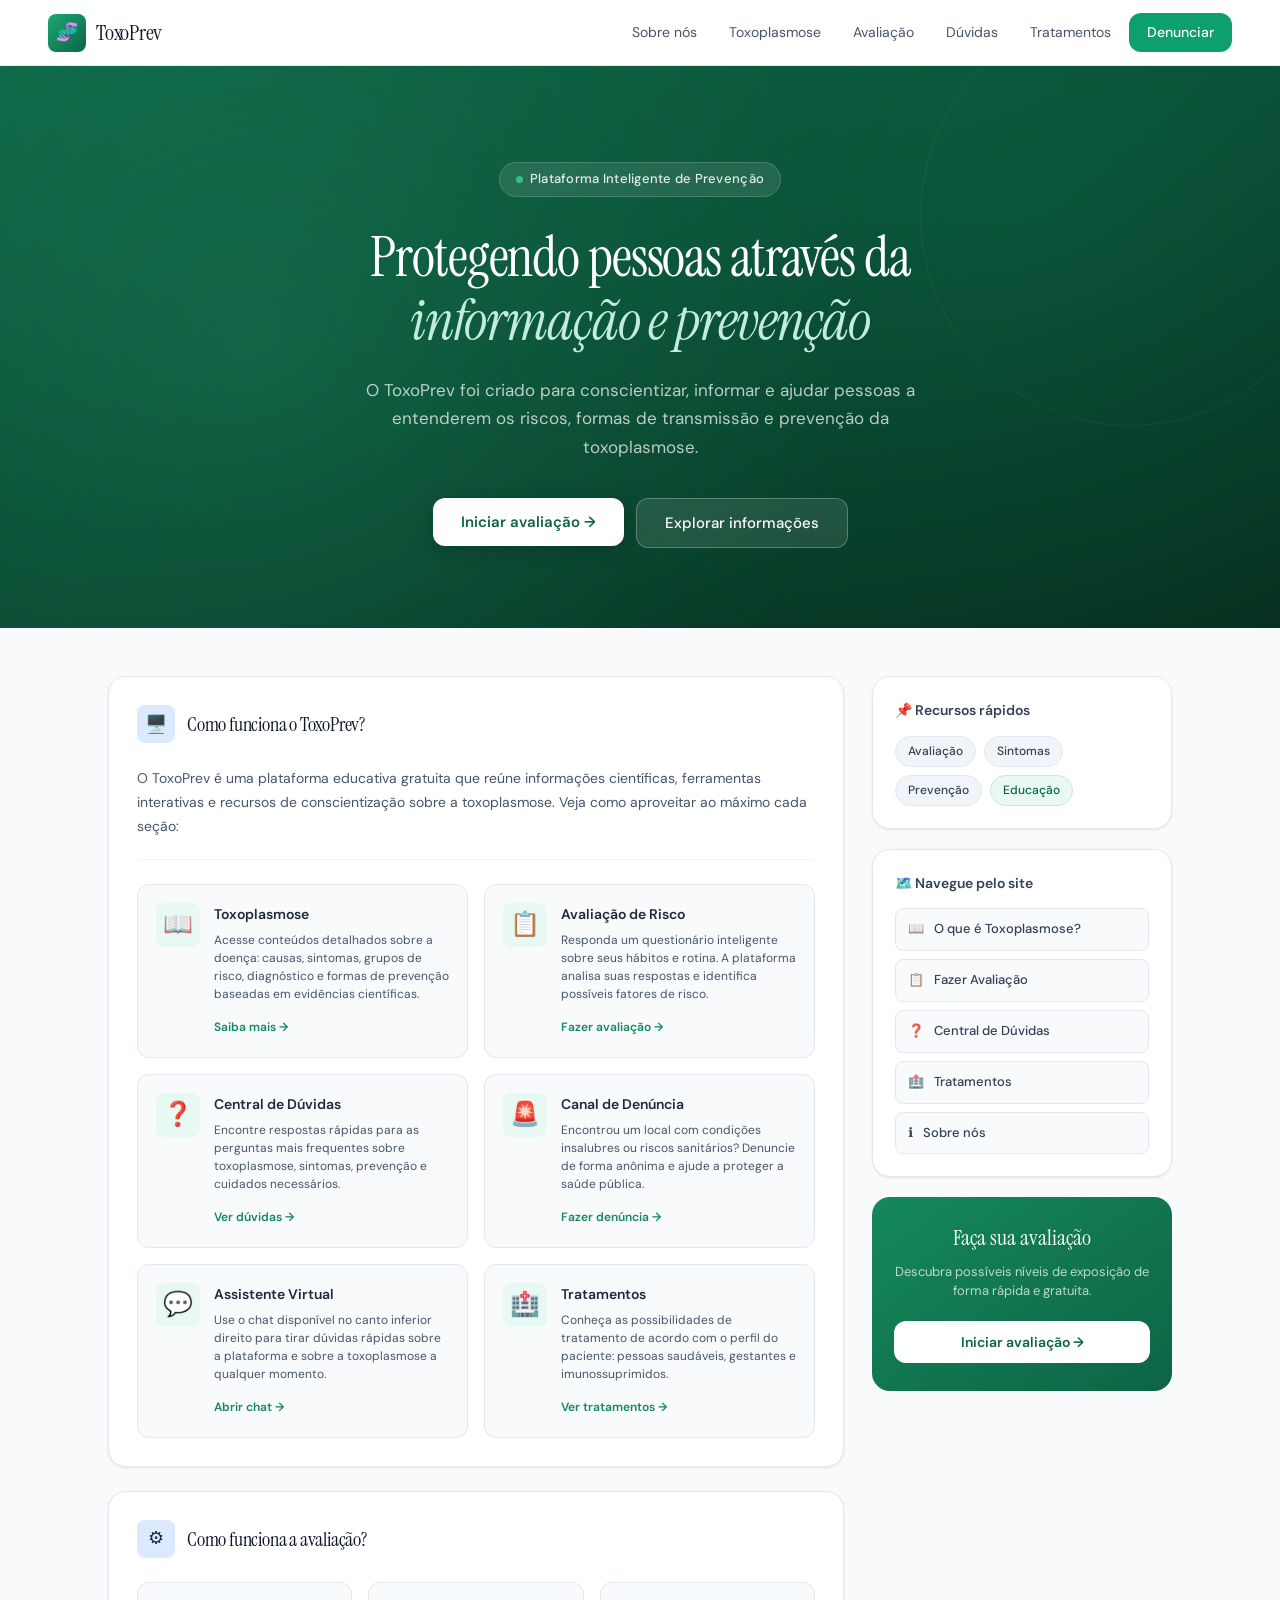
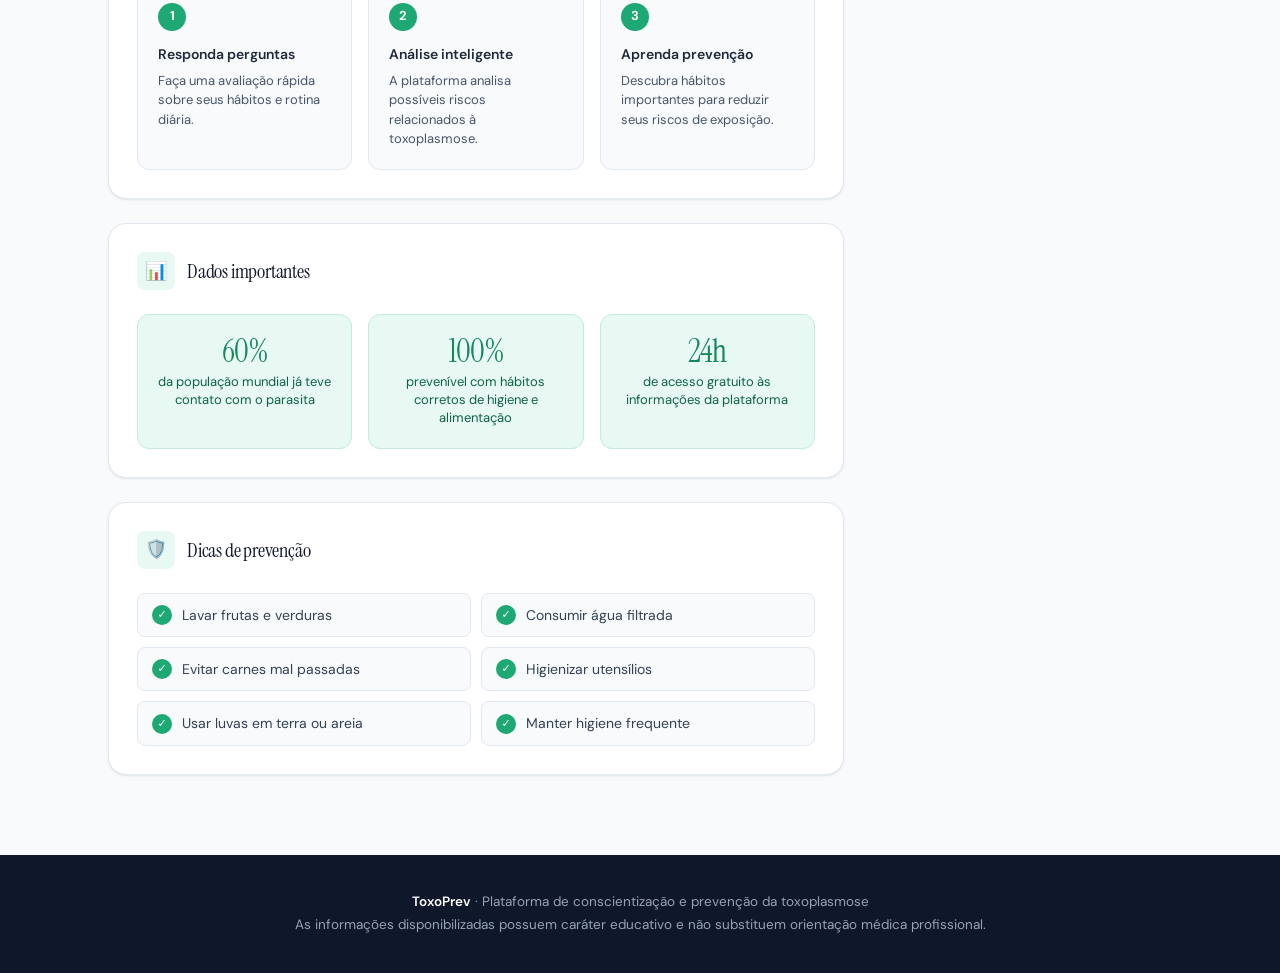
==== commit 261e02cf: "atualização" ====
--- a/index.html
+++ b/index.html
@@ -10,11 +10,6 @@
 </head>
 <body>
 
-<!-- TOP BAR -->
-<div class="top-bar">
-  <span>NOVO</span>
-  Plataforma digital de conscientização e prevenção da toxoplasmose
-</div>
 
 <!-- HEADER -->
 <header>
@@ -163,14 +158,14 @@
       </div>
       <div class="stats-grid">
         <div class="stat-card">
-          <h4>~33%</h4>
+          <h4>60%</h4>
           <p>da população mundial já teve contato com o parasita</p>
         </div>
         <div class="stat-card">
           <h4>100%</h4>
           <p>prevenível com hábitos corretos de higiene e alimentação</p>
         </div>
-        <div class="stat-card">
+        <div class="stat-card"> 
           <h4>24h</h4>
           <p>de acesso gratuito às informações da plataforma</p>
         </div>
